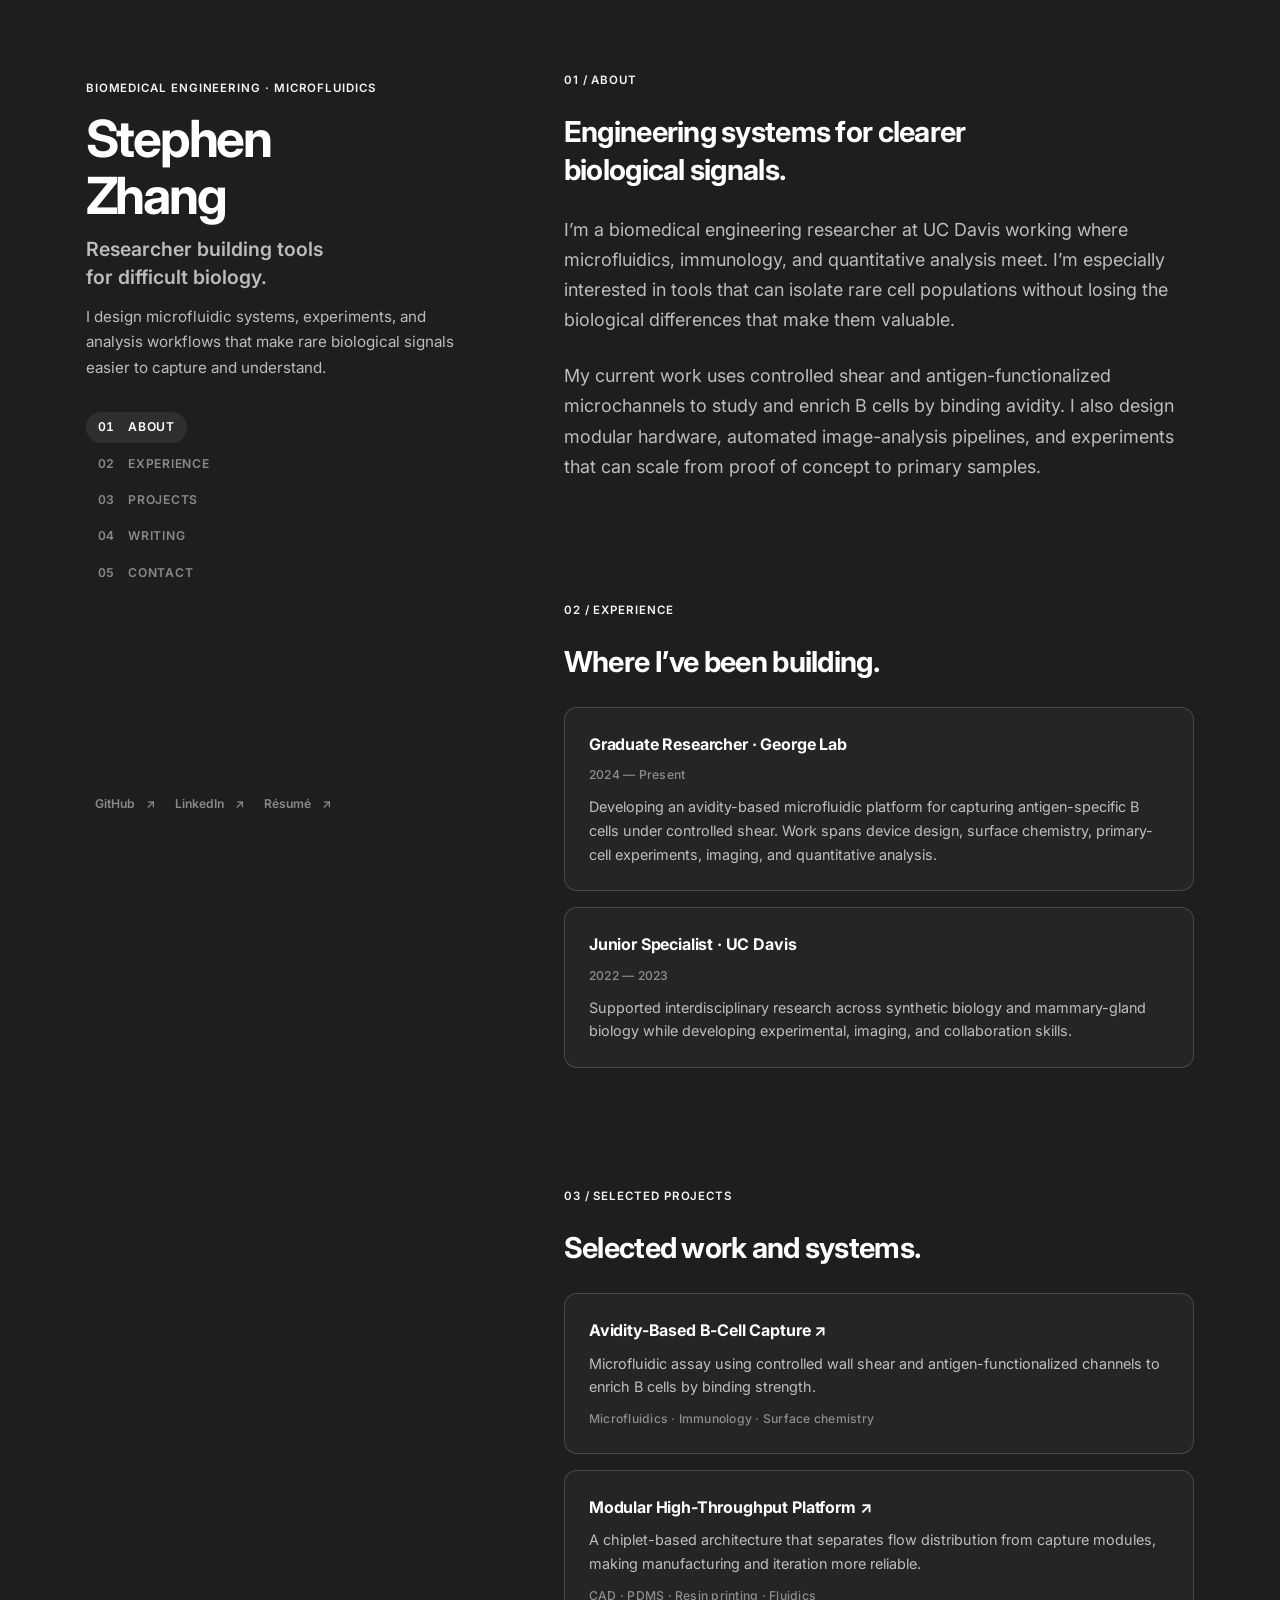
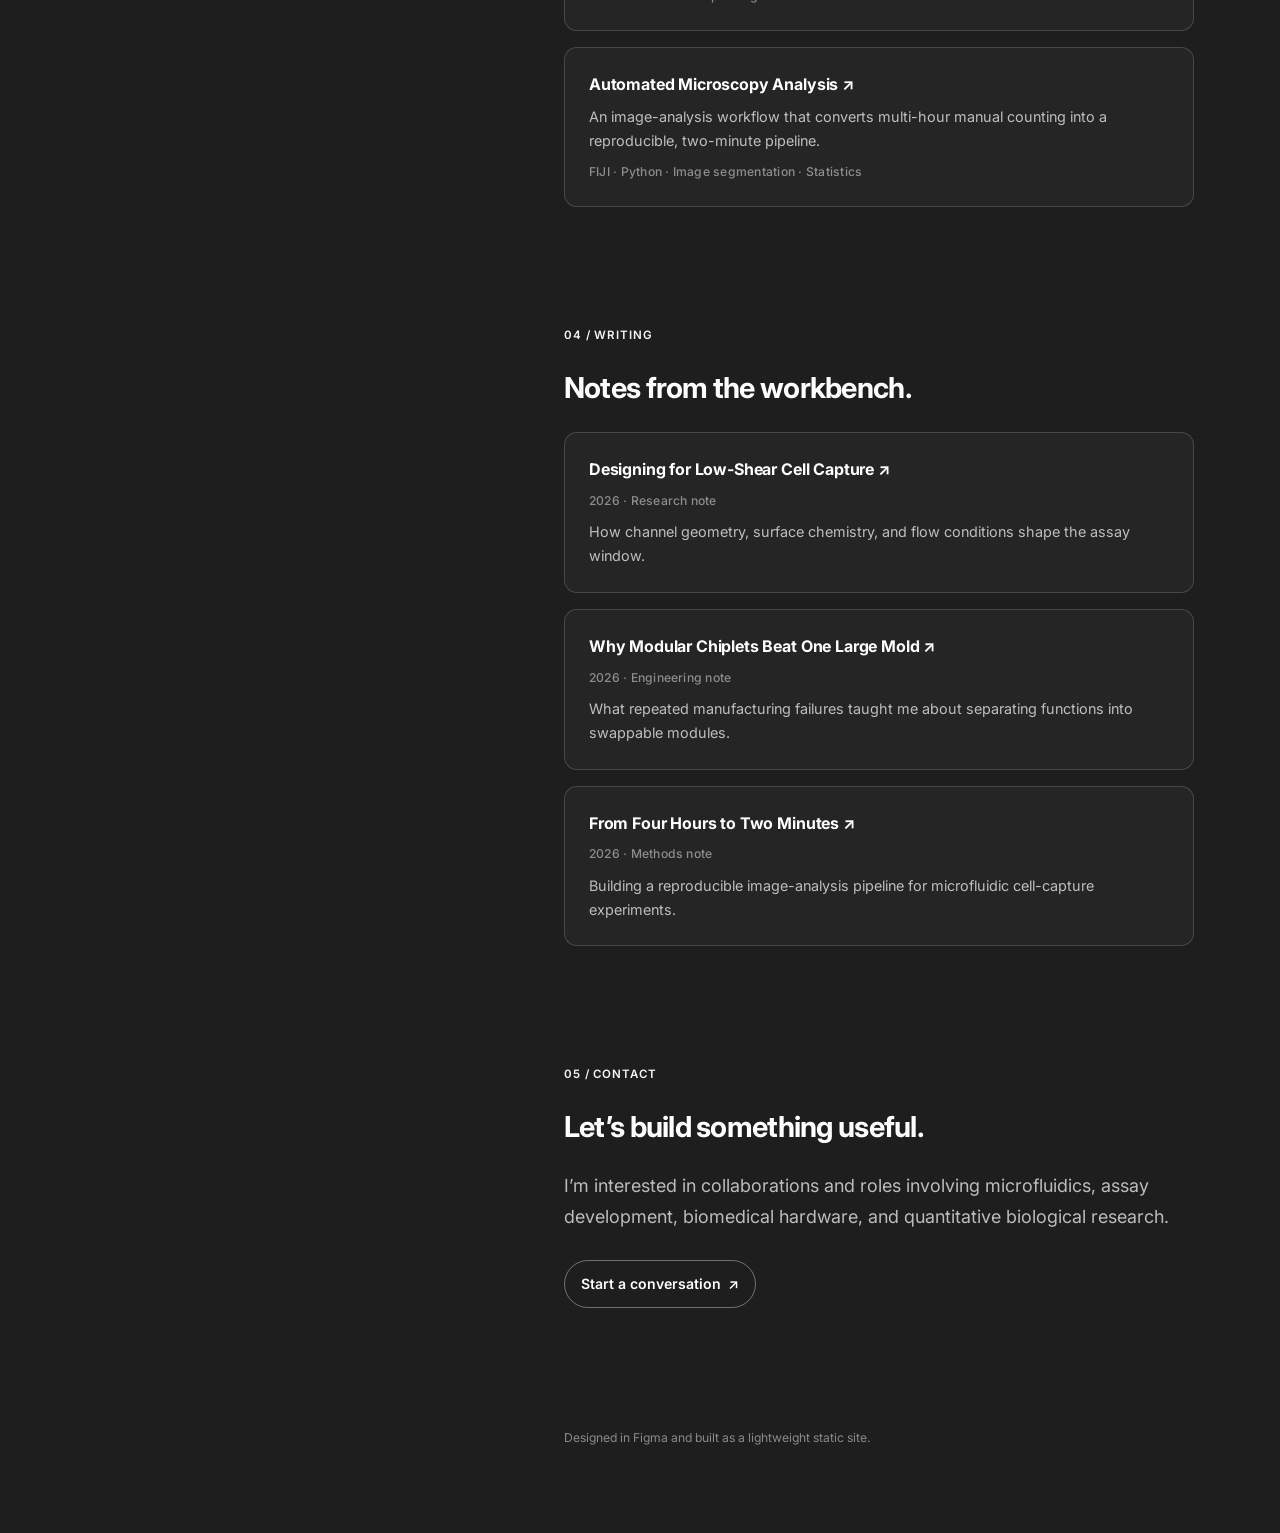
==== index.html @ 6b50f2b9 "Import portfolio site" ====
<!doctype html>
<html lang="en">
<head>
  <meta charset="utf-8">
  <meta name="viewport" content="width=device-width, initial-scale=1">
  <meta name="description" content="Stephen Zhang — biomedical engineering researcher working in microfluidics, immunology, and quantitative analysis.">
  <meta name="theme-color" content="#1e1e1e">
  <title>Stephen Zhang — Biomedical Engineering Researcher</title>
  <link rel="preconnect" href="https://fonts.googleapis.com">
  <link rel="preconnect" href="https://fonts.gstatic.com" crossorigin>
  <link href="https://fonts.googleapis.com/css2?family=Inter:wght@400;500;600&display=swap" rel="stylesheet">
  <link rel="stylesheet" href="styles.css">
  <script src="script.js" defer></script>
</head>
<body>
  <a class="skip-link" href="#about">Skip to content</a>

  <div class="site-shell">
    <header class="intro" aria-label="Introduction">
      <div>
        <p class="eyebrow">Biomedical engineering · Microfluidics</p>
        <h1>Stephen Zhang</h1>
        <p class="role">Researcher building tools for difficult biology.</p>
        <p class="intro-copy">I design microfluidic systems, experiments, and analysis workflows that make rare biological signals easier to capture and understand.</p>
      </div>

      <nav class="section-nav" aria-label="Page sections">
        <a href="#about" data-section="about"><span>01</span> About</a>
        <a href="#experience" data-section="experience"><span>02</span> Experience</a>
        <a href="#projects" data-section="projects"><span>03</span> Projects</a>
        <a href="#writing" data-section="writing"><span>04</span> Writing</a>
        <a href="#contact" data-section="contact"><span>05</span> Contact</a>
      </nav>

      <div class="external-links" aria-label="External links">
        <!-- Replace these placeholder profile URLs before publishing. -->
        <a href="https://github.com/" target="_blank" rel="noreferrer">GitHub <span aria-hidden="true">↗</span></a>
        <a href="https://www.linkedin.com/" target="_blank" rel="noreferrer">LinkedIn <span aria-hidden="true">↗</span></a>
        <a href="resume.html">Résumé <span aria-hidden="true">↗</span></a>
      </div>
    </header>

    <main>
      <section id="about" aria-labelledby="about-title">
        <p class="section-label">01 / About</p>
        <h2 id="about-title">Engineering systems for clearer biological signals.</h2>
        <p>I’m a biomedical engineering researcher at UC Davis working where microfluidics, immunology, and quantitative analysis meet. I’m especially interested in tools that can isolate rare cell populations without losing the biological differences that make them valuable.</p>
        <p>My current work uses controlled shear and antigen-functionalized microchannels to study and enrich B cells by binding avidity. I also design modular hardware, automated image-analysis pipelines, and experiments that can scale from proof of concept to primary samples.</p>
      </section>

      <section id="experience" aria-labelledby="experience-title">
        <p class="section-label">02 / Experience</p>
        <h2 id="experience-title">Where I’ve been building.</h2>
        <div class="card-list">
          <article class="card">
            <h3>Graduate Researcher · George Lab</h3>
            <p class="meta">2024 — Present</p>
            <p>Developing an avidity-based microfluidic platform for capturing antigen-specific B cells under controlled shear. Work spans device design, surface chemistry, primary-cell experiments, imaging, and quantitative analysis.</p>
          </article>
          <article class="card">
            <h3>Junior Specialist · UC Davis</h3>
            <p class="meta">2022 — 2023</p>
            <p>Supported interdisciplinary research across synthetic biology and mammary-gland biology while developing experimental, imaging, and collaboration skills.</p>
          </article>
        </div>
      </section>

      <section id="projects" aria-labelledby="projects-title">
        <p class="section-label">03 / Selected projects</p>
        <h2 id="projects-title">Selected work and systems.</h2>
        <div class="card-list">
          <a class="card linked-card" href="projects/#b-cell-capture">
            <h3>Avidity-Based B-Cell Capture <span aria-hidden="true">↗</span></h3>
            <p>Microfluidic assay using controlled wall shear and antigen-functionalized channels to enrich B cells by binding strength.</p>
            <p class="tags">Microfluidics · Immunology · Surface chemistry</p>
          </a>
          <a class="card linked-card" href="projects/#modular-platform">
            <h3>Modular High-Throughput Platform <span aria-hidden="true">↗</span></h3>
            <p>A chiplet-based architecture that separates flow distribution from capture modules, making manufacturing and iteration more reliable.</p>
            <p class="tags">CAD · PDMS · Resin printing · Fluidics</p>
          </a>
          <a class="card linked-card" href="projects/#image-analysis">
            <h3>Automated Microscopy Analysis <span aria-hidden="true">↗</span></h3>
            <p>An image-analysis workflow that converts multi-hour manual counting into a reproducible, two-minute pipeline.</p>
            <p class="tags">FIJI · Python · Image segmentation · Statistics</p>
          </a>
        </div>
      </section>

      <section id="writing" aria-labelledby="writing-title">
        <p class="section-label">04 / Writing</p>
        <h2 id="writing-title">Notes from the workbench.</h2>
        <div class="card-list">
          <a class="card linked-card" href="blog/#low-shear-capture">
            <h3>Designing for Low-Shear Cell Capture <span aria-hidden="true">↗</span></h3>
            <p class="meta">2026 · Research note</p>
            <p>How channel geometry, surface chemistry, and flow conditions shape the assay window.</p>
          </a>
          <a class="card linked-card" href="blog/#modular-chiplets">
            <h3>Why Modular Chiplets Beat One Large Mold <span aria-hidden="true">↗</span></h3>
            <p class="meta">2026 · Engineering note</p>
            <p>What repeated manufacturing failures taught me about separating functions into swappable modules.</p>
          </a>
          <a class="card linked-card" href="blog/#image-analysis">
            <h3>From Four Hours to Two Minutes <span aria-hidden="true">↗</span></h3>
            <p class="meta">2026 · Methods note</p>
            <p>Building a reproducible image-analysis pipeline for microfluidic cell-capture experiments.</p>
          </a>
        </div>
      </section>

      <section id="contact" aria-labelledby="contact-title">
        <p class="section-label">05 / Contact</p>
        <h2 id="contact-title">Let’s build something useful.</h2>
        <p>I’m interested in collaborations and roles involving microfluidics, assay development, biomedical hardware, and quantitative biological research.</p>
        <!-- Replace the placeholder email address before publishing. -->
        <a class="button" href="mailto:hello@your-domain.com">Start a conversation <span aria-hidden="true">↗</span></a>
      </section>

      <footer>
        <p>Designed in Figma and built as a lightweight static site.</p>
      </footer>
    </main>
  </div>
</body>
</html>
---- styles.css ----
:root {
  color-scheme: dark;
  --bg: #1e1e1e;
  --surface: #252525;
  --surface-hover: #2b2b2b;
  --text: #ffffff;
  --muted: rgba(255, 255, 255, 0.7);
  --quiet: rgba(255, 255, 255, 0.48);
  --border: rgba(255, 255, 255, 0.16);
  --accent: #f5f5f5;
  --page-width: 1440px;
  --ease: 180ms ease;
}

*,
*::before,
*::after {
  box-sizing: border-box;
}

html {
  scroll-behavior: smooth;
  scroll-padding-top: 2rem;
}

body {
  margin: 0;
  background: var(--bg);
  color: var(--text);
  font-family: Inter, ui-sans-serif, system-ui, -apple-system, BlinkMacSystemFont, "Segoe UI", sans-serif;
  font-size: 18px;
  line-height: 1.68;
  -webkit-font-smoothing: antialiased;
}

a {
  color: inherit;
}

.skip-link {
  position: fixed;
  left: 1rem;
  top: 1rem;
  z-index: 10;
  padding: 0.55rem 0.8rem;
  border-radius: 999px;
  background: var(--text);
  color: var(--bg);
  transform: translateY(-160%);
  transition: transform var(--ease);
}

.skip-link:focus {
  transform: translateY(0);
}

.site-shell {
  display: grid;
  grid-template-columns: minmax(320px, 400px) minmax(0, 760px);
  gap: clamp(4rem, 6.1vw, 5.5rem);
  width: min(100%, var(--page-width));
  margin-inline: auto;
  padding: clamp(3.5rem, 5.6vw, 5rem) clamp(2.5rem, 6.7vw, 6rem);
}

.intro {
  position: sticky;
  top: 5rem;
  display: flex;
  flex-direction: column;
  align-self: start;
  min-height: calc(100vh - 10rem);
}

.eyebrow,
.section-label {
  margin: 0;
  color: var(--accent);
  font-size: 0.72rem;
  font-weight: 600;
  line-height: 1.5;
  letter-spacing: 0.08em;
  text-transform: uppercase;
}

h1,
h2,
h3,
p {
  overflow-wrap: break-word;
}

h1 {
  max-width: 9ch;
  margin: 0.8rem 0 0;
  font-size: clamp(3.1rem, 4vw, 3.5rem);
  line-height: 1.11;
  letter-spacing: -0.045em;
}

.role {
  max-width: 19ch;
  margin: 0.8rem 0 0;
  color: var(--muted);
  font-size: 1.22rem;
  font-weight: 600;
  line-height: 1.42;
}

.intro-copy {
  max-width: 38ch;
  margin: 0.8rem 0 0;
  color: var(--muted);
  font-size: 0.95rem;
  line-height: 1.65;
}

.section-nav {
  display: flex;
  flex-direction: column;
  align-items: flex-start;
  gap: 0.3rem;
  margin-top: 2rem;
}

.section-nav a,
.external-links a {
  display: inline-flex;
  align-items: center;
  gap: 0.7rem;
  padding: 0.35rem 0.75rem;
  border-radius: 999px;
  color: var(--quiet);
  font-size: 0.76rem;
  font-weight: 600;
  letter-spacing: 0.06em;
  text-decoration: none;
  text-transform: uppercase;
  transition: background var(--ease), color var(--ease), transform var(--ease);
}

.section-nav a span {
  width: 1.2rem;
  font-variant-numeric: tabular-nums;
}

.section-nav a:hover,
.section-nav a:focus-visible,
.section-nav a.active,
.external-links a:hover,
.external-links a:focus-visible {
  background: rgba(255, 255, 255, 0.08);
  color: var(--text);
}

.external-links {
  display: flex;
  flex-wrap: wrap;
  gap: 0.15rem;
  margin-top: auto;
  padding-top: 2rem;
}

.external-links a {
  padding-inline: 0.55rem;
  letter-spacing: 0;
  text-transform: none;
}

main {
  min-width: 0;
}

section {
  display: flex;
  flex-direction: column;
  align-items: flex-start;
  scroll-margin-top: 3rem;
}

section + section {
  margin-top: 7.5rem;
}

h2 {
  max-width: 22ch;
  margin: 1.5rem 0 0;
  font-size: clamp(1.8rem, 2.25vw, 2rem);
  line-height: 1.32;
  letter-spacing: -0.025em;
}

section > p:not(.section-label) {
  max-width: 64ch;
  margin: 1.6rem 0 0;
  color: var(--muted);
}

.card-list {
  display: grid;
  gap: 1rem;
  width: 100%;
  margin-top: 1.6rem;
}

.card {
  display: block;
  padding: 1.5rem;
  border: 1px solid var(--border);
  border-radius: 0.8rem;
  background: var(--surface);
}

.card h3 {
  margin: 0;
  color: var(--text);
  font-size: 1rem;
  line-height: 1.5;
  letter-spacing: -0.01em;
}

.card p {
  margin: 0.6rem 0 0;
  color: var(--muted);
  font-size: 0.9rem;
  line-height: 1.65;
}

.card .meta,
.card .tags {
  color: var(--quiet);
  font-size: 0.76rem;
  font-weight: 500;
  letter-spacing: 0.02em;
}

.linked-card {
  text-decoration: none;
  transition: border-color var(--ease), background var(--ease), transform var(--ease);
}

.linked-card h3 span {
  display: inline-block;
  transition: transform var(--ease);
}

.linked-card:hover,
.linked-card:focus-visible {
  border-color: rgba(255, 255, 255, 0.34);
  background: var(--surface-hover);
  transform: translateY(-2px);
}

.linked-card:hover h3 span,
.linked-card:focus-visible h3 span {
  transform: translate(2px, -2px);
}

.button {
  display: inline-flex;
  align-items: center;
  gap: 0.45rem;
  margin-top: 1.75rem;
  padding: 0.72rem 1rem;
  border: 1px solid rgba(255, 255, 255, 0.36);
  border-radius: 999px;
  font-size: 0.88rem;
  font-weight: 600;
  text-decoration: none;
  transition: background var(--ease), color var(--ease), transform var(--ease);
}

.button:hover,
.button:focus-visible {
  background: var(--text);
  color: var(--bg);
  transform: translateY(-2px);
}

:focus-visible {
  outline: 2px solid var(--text);
  outline-offset: 4px;
}

footer {
  margin-top: 7.5rem;
  color: var(--quiet);
  font-size: 0.76rem;
}

.subpage {
  width: min(100% - 3rem, 780px);
  margin-inline: auto;
  padding: 4rem 0 6rem;
}

.subpage header {
  margin-bottom: 4.5rem;
}

.back-link {
  color: var(--muted);
  font-size: 0.82rem;
  font-weight: 600;
  text-decoration: none;
}

.back-link:hover,
.back-link:focus-visible {
  color: var(--text);
}

.subpage h1 {
  max-width: 14ch;
  margin-top: 1.5rem;
}

.subpage .lede {
  max-width: 58ch;
  color: var(--muted);
}

.subpage article + article {
  margin-top: 4rem;
}

.subpage article {
  scroll-margin-top: 2rem;
}

.subpage article h2 {
  margin-top: 0.75rem;
}

.subpage article p {
  color: var(--muted);
}

@media (max-width: 900px) {
  html {
    scroll-padding-top: 1.5rem;
  }

  body {
    font-size: 16px;
    line-height: 1.58;
  }

  .site-shell {
    display: block;
    width: min(100%, 680px);
    padding: 2rem 1.5rem 6rem;
  }

  .intro {
    position: static;
    min-height: 0;
  }

  h1 {
    max-width: 8ch;
    margin-top: 0.65rem;
    font-size: clamp(2.85rem, 13vw, 3.4rem);
    line-height: 1.08;
  }

  .role {
    font-size: 1.18rem;
  }

  .intro-copy {
    font-size: 1rem;
    line-height: 1.56;
  }

  .section-nav {
    position: sticky;
    top: 0;
    z-index: 5;
    flex-direction: row;
    flex-wrap: nowrap;
    width: calc(100% + 3rem);
    margin: 2rem -1.5rem 0;
    padding: 0.75rem 1.5rem;
    overflow-x: auto;
    background: rgba(30, 30, 30, 0.94);
    border-block: 1px solid rgba(255, 255, 255, 0.08);
    backdrop-filter: blur(12px);
    scrollbar-width: none;
  }

  .section-nav::-webkit-scrollbar {
    display: none;
  }

  .section-nav a {
    flex: 0 0 auto;
    padding: 0.42rem 0.7rem;
  }

  .section-nav a span {
    display: none;
  }

  .external-links {
    order: 2;
    margin-top: 0.7rem;
    padding: 0;
  }

  main {
    margin-top: 4rem;
  }

  section + section {
    margin-top: 6rem;
  }

  h2 {
    margin-top: 1.4rem;
    font-size: 1.75rem;
    line-height: 1.3;
  }

  section > p:not(.section-label) {
    margin-top: 1.4rem;
  }

  .card-list {
    gap: 0.75rem;
    margin-top: 1.4rem;
  }

  .card {
    padding: 1.25rem;
  }

  footer {
    margin-top: 6rem;
  }
}

@media (prefers-reduced-motion: reduce) {
  html {
    scroll-behavior: auto;
  }

  *,
  *::before,
  *::after {
    scroll-behavior: auto !important;
    transition-duration: 0.01ms !important;
  }
}
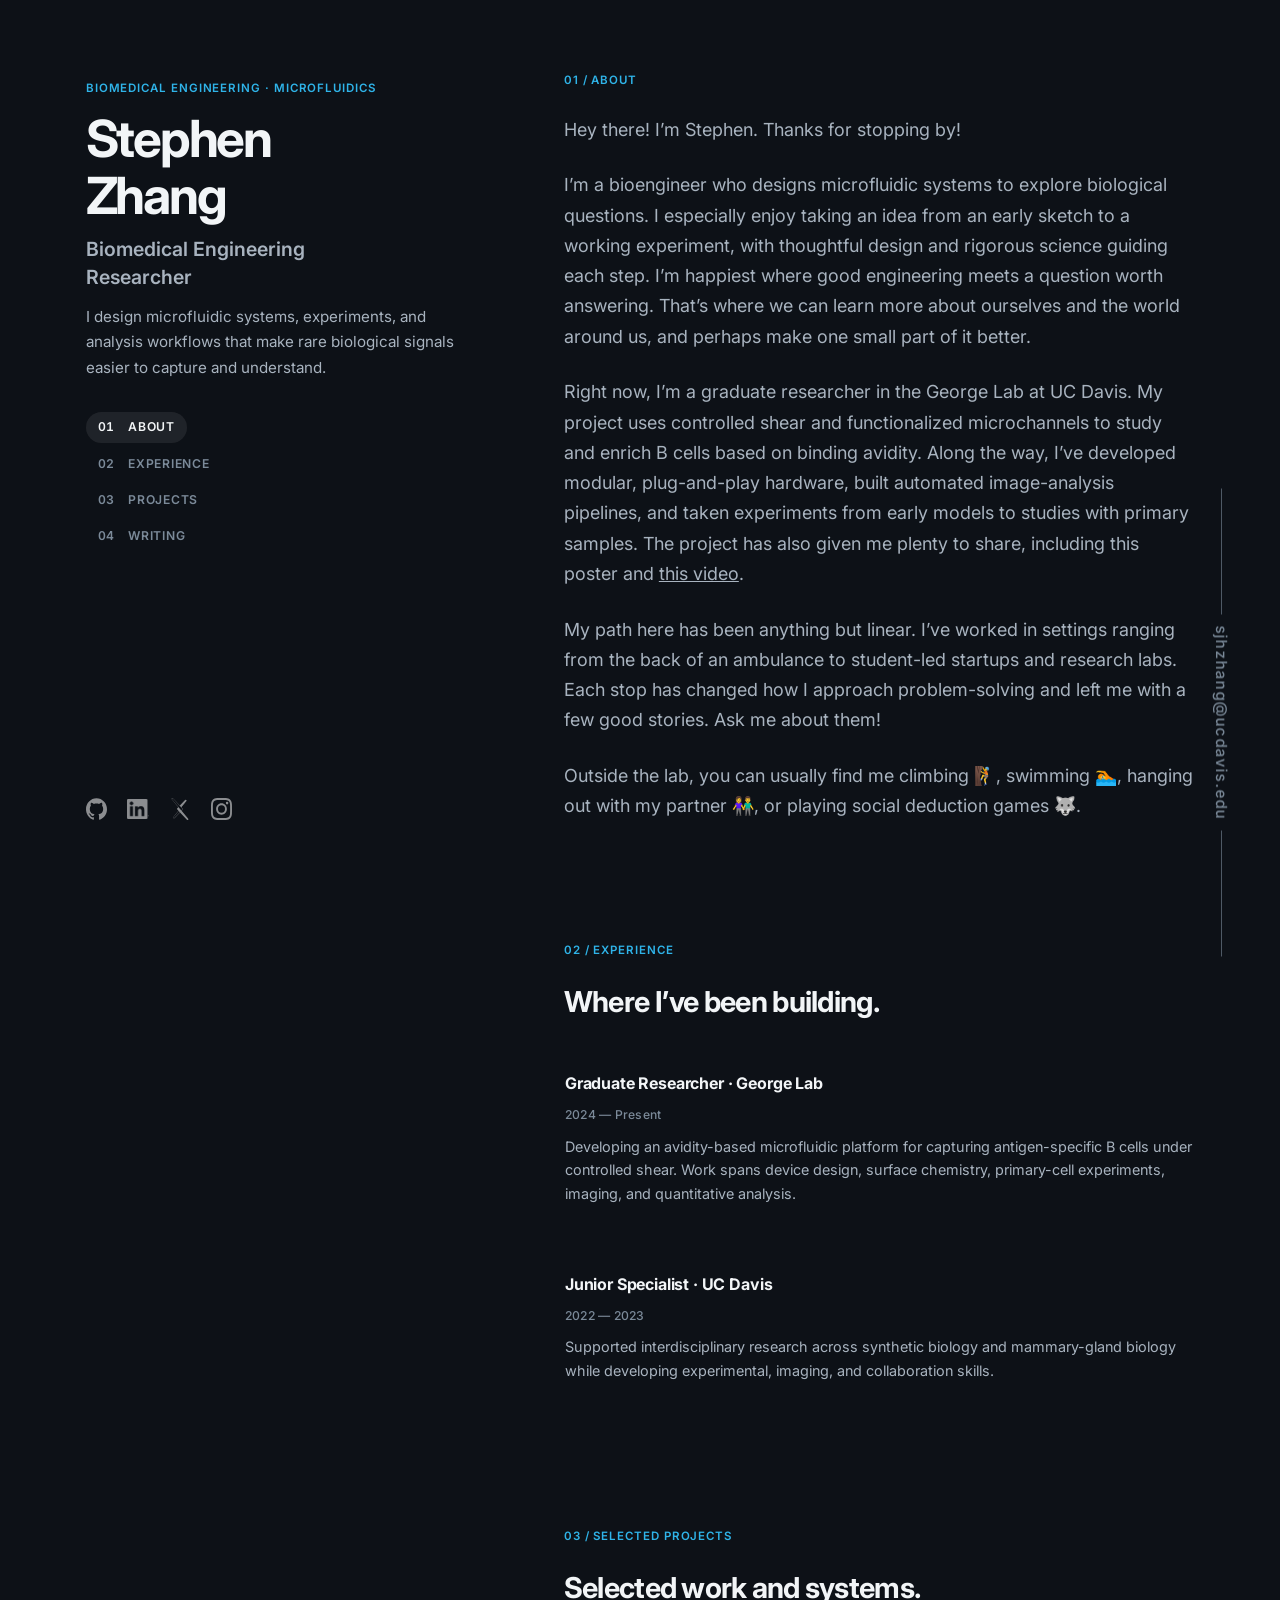
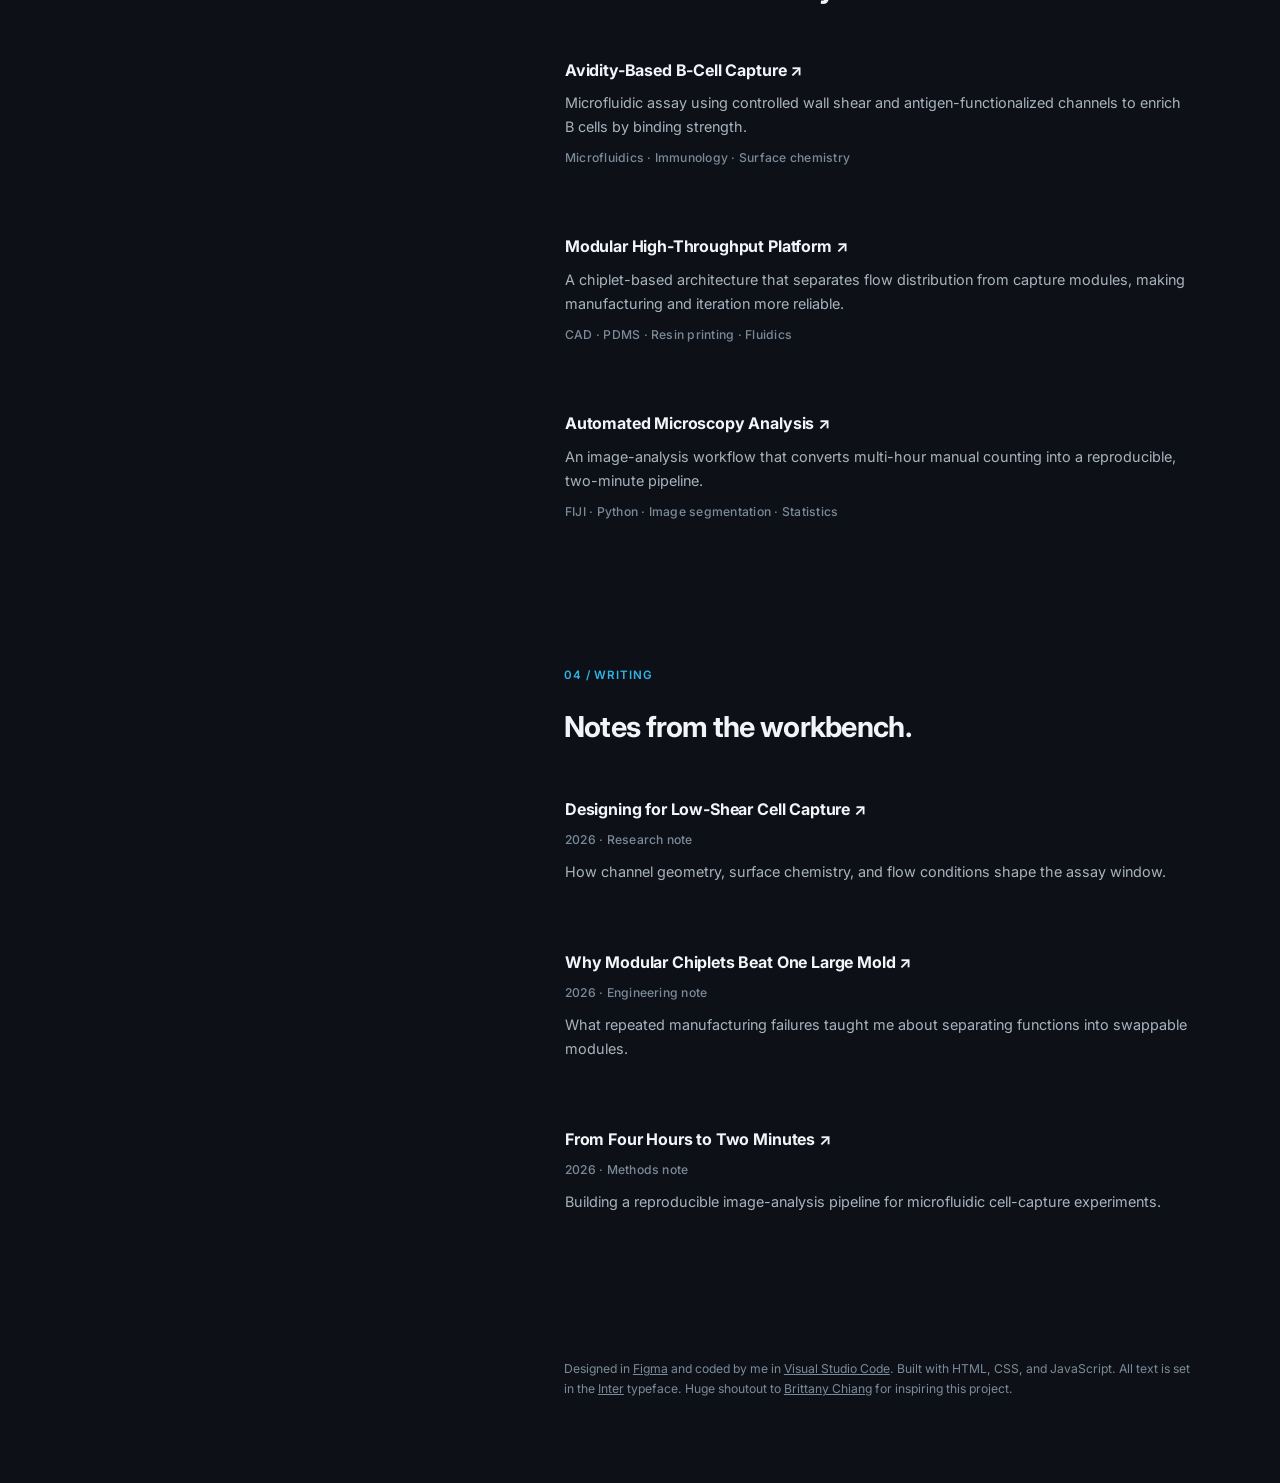
==== commit 03a05c02: "added logos, made style changes, finished about" ====
--- a/index.html
+++ b/index.html
@@ -15,12 +15,18 @@
 <body>
   <a class="skip-link" href="#about">Skip to content</a>
 
+  <a class="reverse-scroll-indicator" href="mailto:sjhzhang@ucdavis.edu" aria-label="Email Stephen at sjhzhang@ucdavis.edu">
+    <span class="reverse-scroll-indicator__rule" aria-hidden="true"></span>
+    <span class="reverse-scroll-indicator__email">sjhzhang@ucdavis.edu</span>
+    <span class="reverse-scroll-indicator__rule" aria-hidden="true"></span>
+  </a>
+
   <div class="site-shell">
     <header class="intro" aria-label="Introduction">
       <div>
         <p class="eyebrow">Biomedical engineering · Microfluidics</p>
         <h1>Stephen Zhang</h1>
-        <p class="role">Researcher building tools for difficult biology.</p>
+        <p class="role">Biomedical Engineering Researcher</p>
         <p class="intro-copy">I design microfluidic systems, experiments, and analysis workflows that make rare biological signals easier to capture and understand.</p>
       </div>
 
@@ -29,23 +35,24 @@
         <a href="#experience" data-section="experience"><span>02</span> Experience</a>
         <a href="#projects" data-section="projects"><span>03</span> Projects</a>
         <a href="#writing" data-section="writing"><span>04</span> Writing</a>
-        <a href="#contact" data-section="contact"><span>05</span> Contact</a>
       </nav>
 
-      <div class="external-links" aria-label="External links">
-        <!-- Replace these placeholder profile URLs before publishing. -->
-        <a href="https://github.com/" target="_blank" rel="noreferrer">GitHub <span aria-hidden="true">↗</span></a>
-        <a href="https://www.linkedin.com/" target="_blank" rel="noreferrer">LinkedIn <span aria-hidden="true">↗</span></a>
-        <a href="resume.html">Résumé <span aria-hidden="true">↗</span></a>
-      </div>
+      <ul class="social-icons" aria-label="Social platforms">
+        <li><img class="social-icon" src="assets/icons/github.svg" alt="GitHub"></li>
+        <li><img class="social-icon" src="assets/icons/linkedin.png" alt="LinkedIn"></li>
+        <li><img class="social-icon" src="assets/icons/arxiv.svg" alt="arXiv"></li>
+        <li><img class="social-icon" src="assets/icons/instagram.svg" alt="Instagram"></li>
+      </ul>
     </header>
 
     <main>
-      <section id="about" aria-labelledby="about-title">
+      <section id="about" aria-label="About">
         <p class="section-label">01 / About</p>
-        <h2 id="about-title">Engineering systems for clearer biological signals.</h2>
-        <p>I’m a biomedical engineering researcher at UC Davis working where microfluidics, immunology, and quantitative analysis meet. I’m especially interested in tools that can isolate rare cell populations without losing the biological differences that make them valuable.</p>
-        <p>My current work uses controlled shear and antigen-functionalized microchannels to study and enrich B cells by binding avidity. I also design modular hardware, automated image-analysis pipelines, and experiments that can scale from proof of concept to primary samples.</p>
+        <p>Hey there! I’m Stephen. Thanks for stopping by!</p>
+        <p>I’m a bioengineer who designs microfluidic systems to explore biological questions. I especially enjoy taking an idea from an early sketch to a working experiment, with thoughtful design and rigorous science guiding each step. I’m happiest where good engineering meets a question worth answering. That’s where we can learn more about ourselves and the world around us, and perhaps make one small part of it better.</p>
+        <p>Right now, I’m a graduate researcher in the George Lab at UC Davis. My project uses controlled shear and functionalized microchannels to study and enrich B cells based on binding avidity. Along the way, I’ve developed modular, plug-and-play hardware, built automated image-analysis pipelines, and taken experiments from early models to studies with primary samples. The project has also given me plenty to share, including this poster and <a href="https://youtu.be/4XFoUoicQhY" target="_blank" rel="noopener noreferrer">this video</a>.</p>
+        <p>My path here has been anything but linear. I’ve worked in settings ranging from the back of an ambulance to student-led startups and research labs. Each stop has changed how I approach problem-solving and left me with a few good stories. Ask me about them!</p>
+        <p>Outside the lab, you can usually find me climbing 🧗, swimming 🏊, hanging out with my partner 👫, or playing social deduction games 🐺.</p>
       </section>
 
       <section id="experience" aria-labelledby="experience-title">
@@ -109,16 +116,8 @@
         </div>
       </section>
 
-      <section id="contact" aria-labelledby="contact-title">
-        <p class="section-label">05 / Contact</p>
-        <h2 id="contact-title">Let’s build something useful.</h2>
-        <p>I’m interested in collaborations and roles involving microfluidics, assay development, biomedical hardware, and quantitative biological research.</p>
-        <!-- Replace the placeholder email address before publishing. -->
-        <a class="button" href="mailto:hello@your-domain.com">Start a conversation <span aria-hidden="true">↗</span></a>
-      </section>
-
       <footer>
-        <p>Designed in Figma and built as a lightweight static site.</p>
+        <p>Designed in <a href="https://www.figma.com/" target="_blank" rel="noopener noreferrer">Figma</a> and coded by me in <a href="https://code.visualstudio.com/" target="_blank" rel="noopener noreferrer">Visual Studio Code</a>. Built with HTML, CSS, and JavaScript. All text is set in the <a href="https://rsms.me/inter/" target="_blank" rel="noopener noreferrer">Inter</a> typeface. Huge shoutout to <a href="https://brittanychiang.com/" target="_blank" rel="noopener noreferrer">Brittany Chiang</a> for inspiring this project.</p>
       </footer>
     </main>
   </div>
--- a/styles.css
+++ b/styles.css
@@ -1,13 +1,19 @@
 :root {
   color-scheme: dark;
-  --bg: #1e1e1e;
-  --surface: #252525;
-  --surface-hover: #2b2b2b;
-  --text: #ffffff;
-  --muted: rgba(255, 255, 255, 0.7);
-  --quiet: rgba(255, 255, 255, 0.48);
-  --border: rgba(255, 255, 255, 0.16);
-  --accent: #f5f5f5;
+
+  --bg: #0d1117;
+  --surface: #131a22;
+  --surface-hover: #202b36;
+
+  --text: #f2f5f7;
+  --muted: #a8b3bf;
+  --quiet: #7b8a99;
+
+  --border: #2a3744;
+  --accent: #2fb4e9;
+  --accent-secondary: #7fbf8f;
+
+  --font-sans: "Inter", ui-sans-serif, system-ui, -apple-system, BlinkMacSystemFont, "Segoe UI", sans-serif;
   --page-width: 1440px;
   --ease: 180ms ease;
 }
@@ -27,10 +33,17 @@
   margin: 0;
   background: var(--bg);
   color: var(--text);
-  font-family: Inter, ui-sans-serif, system-ui, -apple-system, BlinkMacSystemFont, "Segoe UI", sans-serif;
+  font-family: var(--font-sans);
   font-size: 18px;
   line-height: 1.68;
   -webkit-font-smoothing: antialiased;
+}
+
+button,
+input,
+select,
+textarea {
+  font: inherit;
 }
 
 a {
@@ -54,6 +67,51 @@
   transform: translateY(0);
 }
 
+.reverse-scroll-indicator {
+  position: fixed;
+  right: var(--indicator-right, clamp(1.25rem, 2.5vw, 2.5rem));
+  bottom: 1.25rem;
+  z-index: 6;
+  display: flex;
+  flex-direction: column;
+  align-items: center;
+  gap: 0.7rem;
+  height: min(30rem, 62vh);
+  padding-block: 0.4rem;
+  color: var(--quiet);
+  font-size: 0.96rem;
+  font-weight: 500;
+  line-height: 1;
+  letter-spacing: 0.08em;
+  text-decoration: none;
+  transition: color var(--ease);
+}
+
+.reverse-scroll-indicator.is-scroll-driven {
+  top: 0;
+  bottom: auto;
+  transform: translate3d(0, var(--indicator-y, 0), 0);
+  will-change: transform;
+}
+
+.reverse-scroll-indicator__rule {
+  width: 1px;
+  min-height: 1.5rem;
+  flex: 1;
+  background: currentColor;
+  opacity: 0.6;
+}
+
+.reverse-scroll-indicator__email {
+  writing-mode: vertical-rl;
+  text-orientation: mixed;
+}
+
+.reverse-scroll-indicator:hover,
+.reverse-scroll-indicator:focus-visible {
+  color: var(--accent);
+}
+
 .site-shell {
   display: grid;
   grid-template-columns: minmax(320px, 400px) minmax(0, 760px);
@@ -123,8 +181,7 @@
   margin-top: 2rem;
 }
 
-.section-nav a,
-.external-links a {
+.section-nav a {
   display: inline-flex;
   align-items: center;
   gap: 0.7rem;
@@ -146,25 +203,40 @@
 
 .section-nav a:hover,
 .section-nav a:focus-visible,
-.section-nav a.active,
-.external-links a:hover,
-.external-links a:focus-visible {
+.section-nav a.active {
   background: rgba(255, 255, 255, 0.08);
   color: var(--text);
 }
 
-.external-links {
+.social-icons {
   display: flex;
+  align-items: center;
   flex-wrap: wrap;
-  gap: 0.15rem;
+  gap: 1.25rem;
   margin-top: auto;
+  margin-bottom: 0;
   padding-top: 2rem;
-}
-
-.external-links a {
-  padding-inline: 0.55rem;
-  letter-spacing: 0;
-  text-transform: none;
+  padding-left: 0;
+  list-style: none;
+}
+
+.social-icons li {
+  line-height: 0;
+}
+
+.social-icon {
+  display: block;
+  width: 1.35rem;
+  height: 1.35rem;
+  object-fit: contain;
+  filter: brightness(0) saturate(100%) invert(100%);
+  opacity: 0.52;
+  transition: filter var(--ease), opacity var(--ease);
+}
+
+.social-icon:hover {
+  filter: brightness(0) saturate(100%) invert(65%) sepia(88%) saturate(1504%) hue-rotate(162deg) brightness(95%) contrast(91%);
+  opacity: 1;
 }
 
 main {
@@ -205,9 +277,18 @@
 
 .card {
   display: block;
+  width: calc(100% + 3rem);
+  margin-inline: -1.5rem;
   padding: 1.5rem;
-  border: 1px solid var(--border);
+  border: 1px solid transparent;
   border-radius: 0.8rem;
+  background: transparent;
+  transition: border-color var(--ease), background var(--ease);
+}
+
+.card:hover,
+.linked-card:focus-visible {
+  border-color: var(--border);
   background: var(--surface);
 }
 
@@ -217,6 +298,12 @@
   font-size: 1rem;
   line-height: 1.5;
   letter-spacing: -0.01em;
+  transition: color var(--ease);
+}
+
+.card:hover h3,
+.linked-card:focus-visible h3 {
+  color: var(--accent);
 }
 
 .card p {
@@ -236,19 +323,11 @@
 
 .linked-card {
   text-decoration: none;
-  transition: border-color var(--ease), background var(--ease), transform var(--ease);
 }
 
 .linked-card h3 span {
   display: inline-block;
   transition: transform var(--ease);
-}
-
-.linked-card:hover,
-.linked-card:focus-visible {
-  border-color: rgba(255, 255, 255, 0.34);
-  background: var(--surface-hover);
-  transform: translateY(-2px);
 }
 
 .linked-card:hover h3 span,
@@ -352,6 +431,13 @@
     padding: 2rem 1.5rem 6rem;
   }
 
+  .reverse-scroll-indicator {
+    right: 0.35rem;
+    height: min(22rem, 52vh);
+    gap: 0.5rem;
+    font-size: 0.78rem;
+  }
+
   .intro {
     position: static;
     min-height: 0;
@@ -374,35 +460,10 @@
   }
 
   .section-nav {
-    position: sticky;
-    top: 0;
-    z-index: 5;
-    flex-direction: row;
-    flex-wrap: nowrap;
-    width: calc(100% + 3rem);
-    margin: 2rem -1.5rem 0;
-    padding: 0.75rem 1.5rem;
-    overflow-x: auto;
-    background: rgba(30, 30, 30, 0.94);
-    border-block: 1px solid rgba(255, 255, 255, 0.08);
-    backdrop-filter: blur(12px);
-    scrollbar-width: none;
-  }
-
-  .section-nav::-webkit-scrollbar {
     display: none;
   }
 
-  .section-nav a {
-    flex: 0 0 auto;
-    padding: 0.42rem 0.7rem;
-  }
-
-  .section-nav a span {
-    display: none;
-  }
-
-  .external-links {
+  .social-icons {
     order: 2;
     margin-top: 0.7rem;
     padding: 0;
@@ -432,7 +493,14 @@
   }
 
   .card {
+    width: calc(100% + 2.5rem);
+    margin-inline: -1.25rem;
     padding: 1.25rem;
+  }
+
+  #experience .card h3,
+  #projects .card h3 {
+    color: var(--accent-secondary);
   }
 
   footer {
@@ -451,4 +519,8 @@
     scroll-behavior: auto !important;
     transition-duration: 0.01ms !important;
   }
-}
+
+  .reverse-scroll-indicator.is-scroll-driven {
+    will-change: auto;
+  }
+}
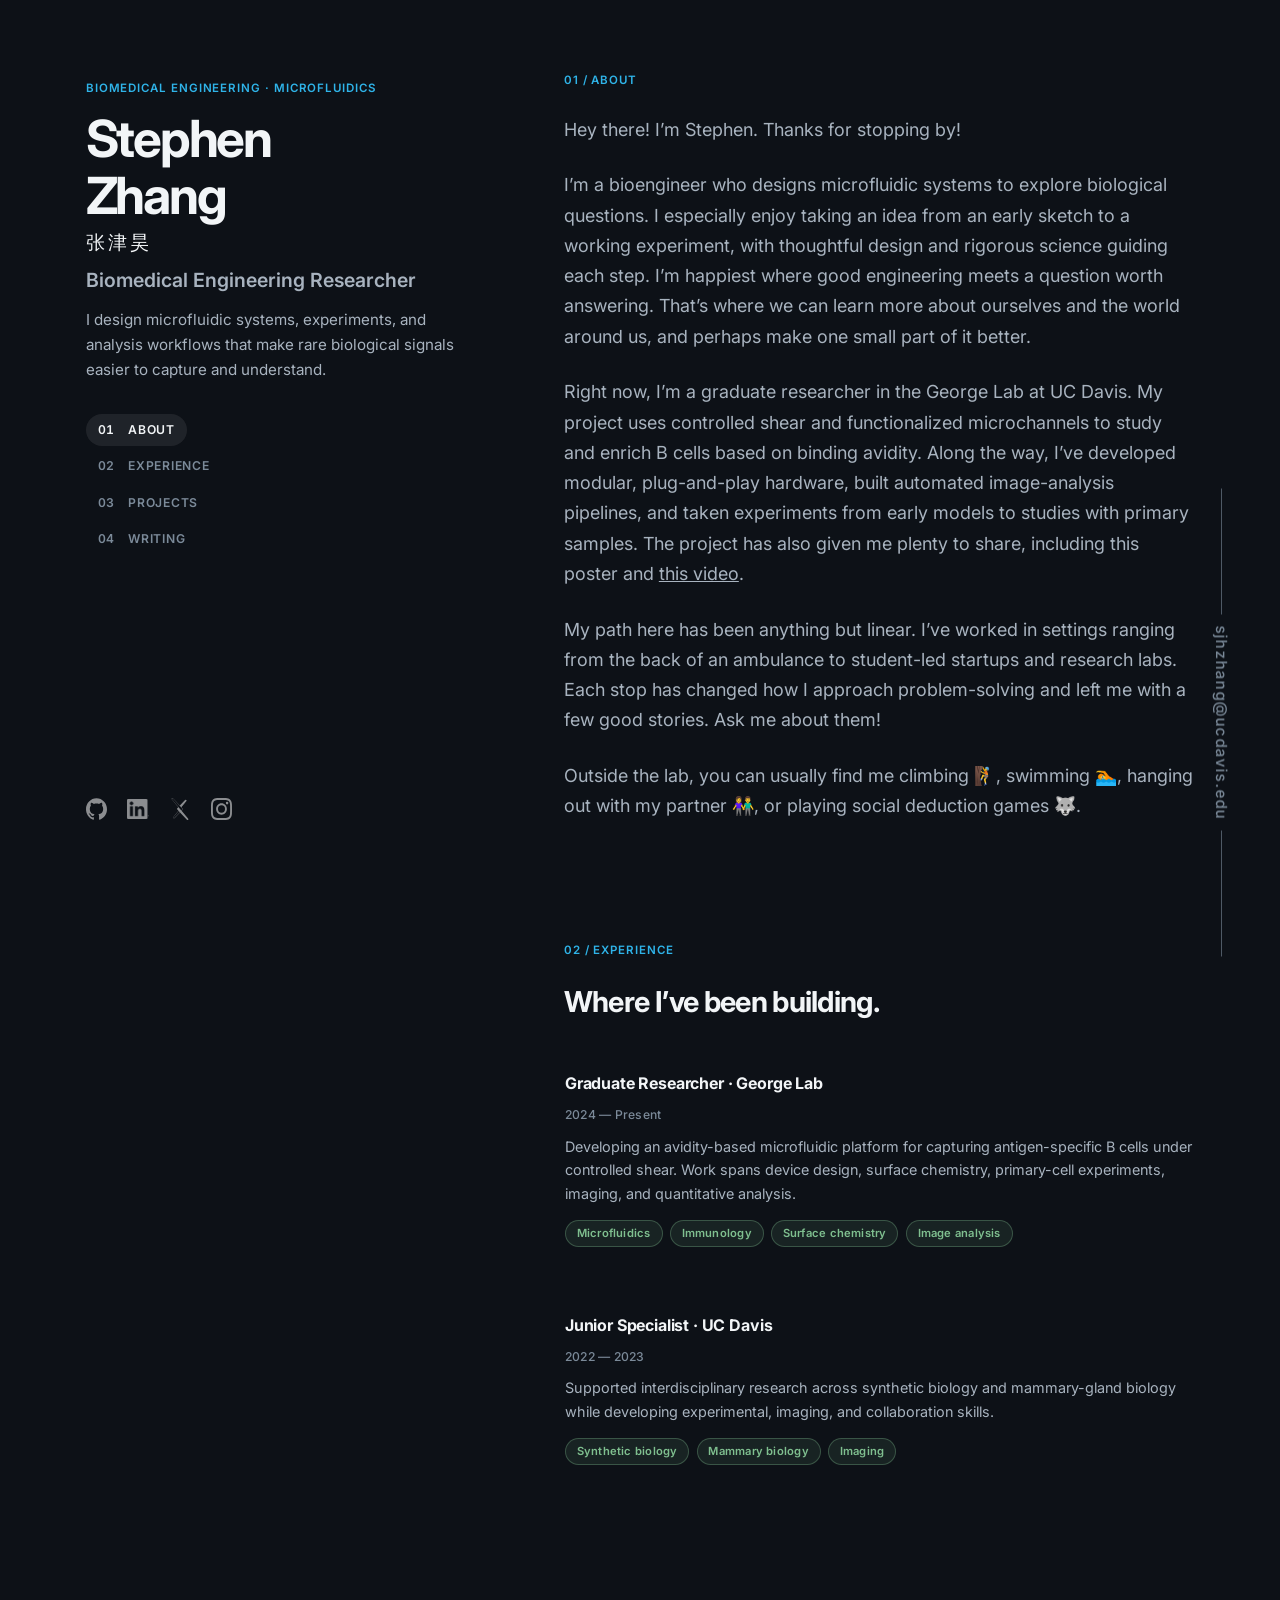
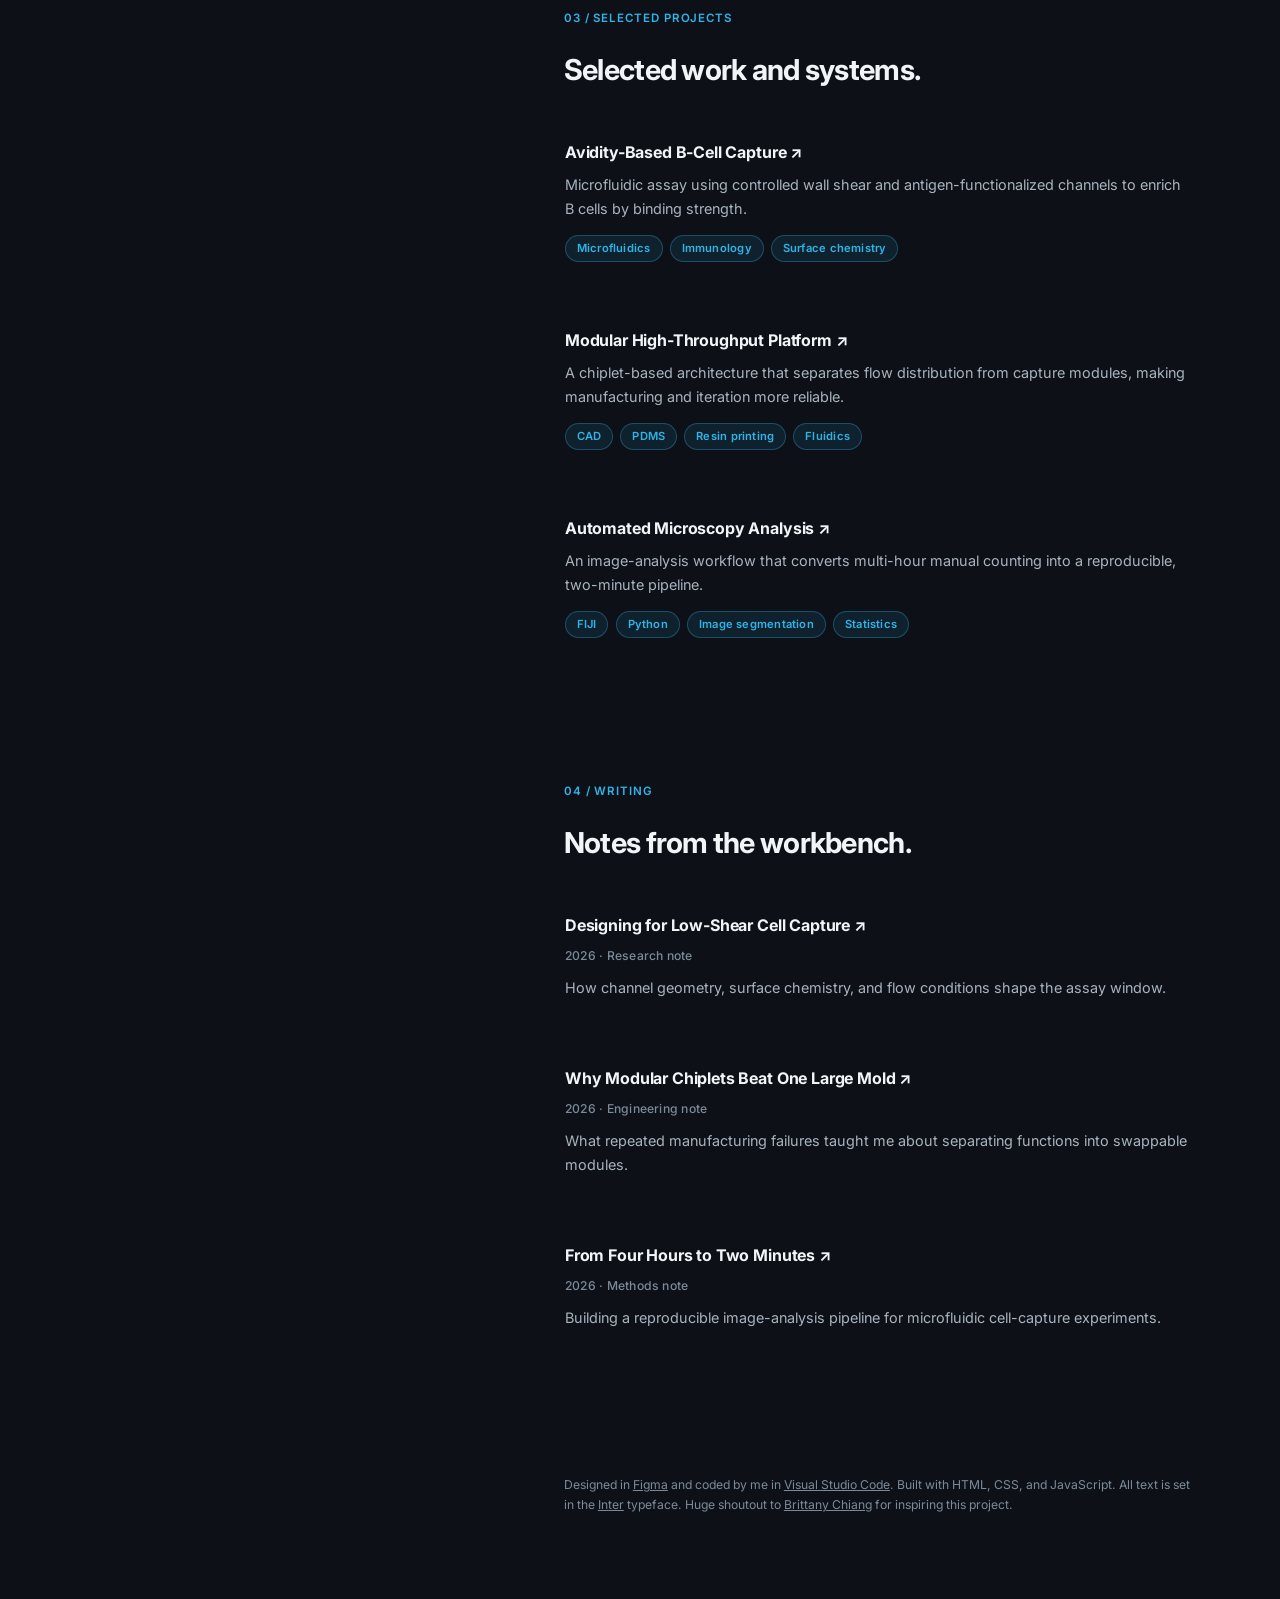
==== commit 1f28e282: "added bubbles scroll bar, modified naming and strucutre" ====
--- a/index.html
+++ b/index.html
@@ -25,7 +25,7 @@
     <header class="intro" aria-label="Introduction">
       <div>
         <p class="eyebrow">Biomedical engineering · Microfluidics</p>
-        <h1>Stephen Zhang</h1>
+        <h1><span>Stephen</span><span>Zhang</span><small class="name-chinese" lang="zh-Hans">张津昊</small></h1>
         <p class="role">Biomedical Engineering Researcher</p>
         <p class="intro-copy">I design microfluidic systems, experiments, and analysis workflows that make rare biological signals easier to capture and understand.</p>
       </div>
@@ -63,11 +63,22 @@
             <h3>Graduate Researcher · George Lab</h3>
             <p class="meta">2024 — Present</p>
             <p>Developing an avidity-based microfluidic platform for capturing antigen-specific B cells under controlled shear. Work spans device design, surface chemistry, primary-cell experiments, imaging, and quantitative analysis.</p>
+            <ul class="tags" aria-label="Skills and technologies">
+              <li>Microfluidics</li>
+              <li>Immunology</li>
+              <li>Surface chemistry</li>
+              <li>Image analysis</li>
+            </ul>
           </article>
           <article class="card">
             <h3>Junior Specialist · UC Davis</h3>
             <p class="meta">2022 — 2023</p>
             <p>Supported interdisciplinary research across synthetic biology and mammary-gland biology while developing experimental, imaging, and collaboration skills.</p>
+            <ul class="tags" aria-label="Skills and technologies">
+              <li>Synthetic biology</li>
+              <li>Mammary biology</li>
+              <li>Imaging</li>
+            </ul>
           </article>
         </div>
       </section>
@@ -79,17 +90,31 @@
           <a class="card linked-card" href="projects/#b-cell-capture">
             <h3>Avidity-Based B-Cell Capture <span aria-hidden="true">↗</span></h3>
             <p>Microfluidic assay using controlled wall shear and antigen-functionalized channels to enrich B cells by binding strength.</p>
-            <p class="tags">Microfluidics · Immunology · Surface chemistry</p>
+            <ul class="tags" aria-label="Skills and technologies">
+              <li>Microfluidics</li>
+              <li>Immunology</li>
+              <li>Surface chemistry</li>
+            </ul>
           </a>
           <a class="card linked-card" href="projects/#modular-platform">
             <h3>Modular High-Throughput Platform <span aria-hidden="true">↗</span></h3>
             <p>A chiplet-based architecture that separates flow distribution from capture modules, making manufacturing and iteration more reliable.</p>
-            <p class="tags">CAD · PDMS · Resin printing · Fluidics</p>
+            <ul class="tags" aria-label="Skills and technologies">
+              <li>CAD</li>
+              <li>PDMS</li>
+              <li>Resin printing</li>
+              <li>Fluidics</li>
+            </ul>
           </a>
           <a class="card linked-card" href="projects/#image-analysis">
             <h3>Automated Microscopy Analysis <span aria-hidden="true">↗</span></h3>
             <p>An image-analysis workflow that converts multi-hour manual counting into a reproducible, two-minute pipeline.</p>
-            <p class="tags">FIJI · Python · Image segmentation · Statistics</p>
+            <ul class="tags" aria-label="Skills and technologies">
+              <li>FIJI</li>
+              <li>Python</li>
+              <li>Image segmentation</li>
+              <li>Statistics</li>
+            </ul>
           </a>
         </div>
       </section>
--- a/styles.css
+++ b/styles.css
@@ -149,20 +149,36 @@
 }
 
 h1 {
-  max-width: 9ch;
+  max-width: none;
   margin: 0.8rem 0 0;
   font-size: clamp(3.1rem, 4vw, 3.5rem);
   line-height: 1.11;
   letter-spacing: -0.045em;
+  white-space: nowrap;
+}
+
+h1 > span {
+  display: block;
+}
+
+.name-chinese {
+  display: block;
+  margin-top: 0.45rem;
+  color: var(--text);
+  font-size: 0.38em;
+  font-weight: 500;
+  line-height: 1.2;
+  letter-spacing: 0.16em;
 }
 
 .role {
-  max-width: 19ch;
+  max-width: none;
   margin: 0.8rem 0 0;
   color: var(--muted);
   font-size: 1.22rem;
   font-weight: 600;
   line-height: 1.42;
+  white-space: nowrap;
 }
 
 .intro-copy {
@@ -313,12 +329,54 @@
   line-height: 1.65;
 }
 
-.card .meta,
-.card .tags {
+.card .meta {
   color: var(--quiet);
   font-size: 0.76rem;
   font-weight: 500;
   letter-spacing: 0.02em;
+}
+
+.card .tags {
+  display: flex;
+  flex-wrap: wrap;
+  gap: 0.45rem;
+  margin: 0.9rem 0 0;
+  padding: 0;
+  list-style: none;
+}
+
+.card .tags li {
+  padding: 0.28rem 0.68rem;
+  border: 1px solid;
+  border-radius: 999px;
+  font-size: 0.7rem;
+  font-weight: 600;
+  line-height: 1.4;
+  letter-spacing: 0.02em;
+  transition: background var(--ease), border-color var(--ease);
+}
+
+#experience .tags li {
+  border-color: rgba(127, 191, 143, 0.32);
+  background: rgba(127, 191, 143, 0.1);
+  color: var(--accent-secondary);
+}
+
+#projects .tags li {
+  border-color: rgba(47, 180, 233, 0.32);
+  background: rgba(47, 180, 233, 0.1);
+  color: var(--accent);
+}
+
+#experience .card:hover .tags li {
+  border-color: rgba(127, 191, 143, 0.55);
+  background: rgba(127, 191, 143, 0.15);
+}
+
+#projects .card:hover .tags li,
+#projects .linked-card:focus-visible .tags li {
+  border-color: rgba(47, 180, 233, 0.55);
+  background: rgba(47, 180, 233, 0.15);
 }
 
 .linked-card {
@@ -444,14 +502,16 @@
   }
 
   h1 {
-    max-width: 8ch;
+    max-width: none;
     margin-top: 0.65rem;
     font-size: clamp(2.85rem, 13vw, 3.4rem);
     line-height: 1.08;
+    white-space: normal;
   }
 
   .role {
     font-size: 1.18rem;
+    white-space: normal;
   }
 
   .intro-copy {
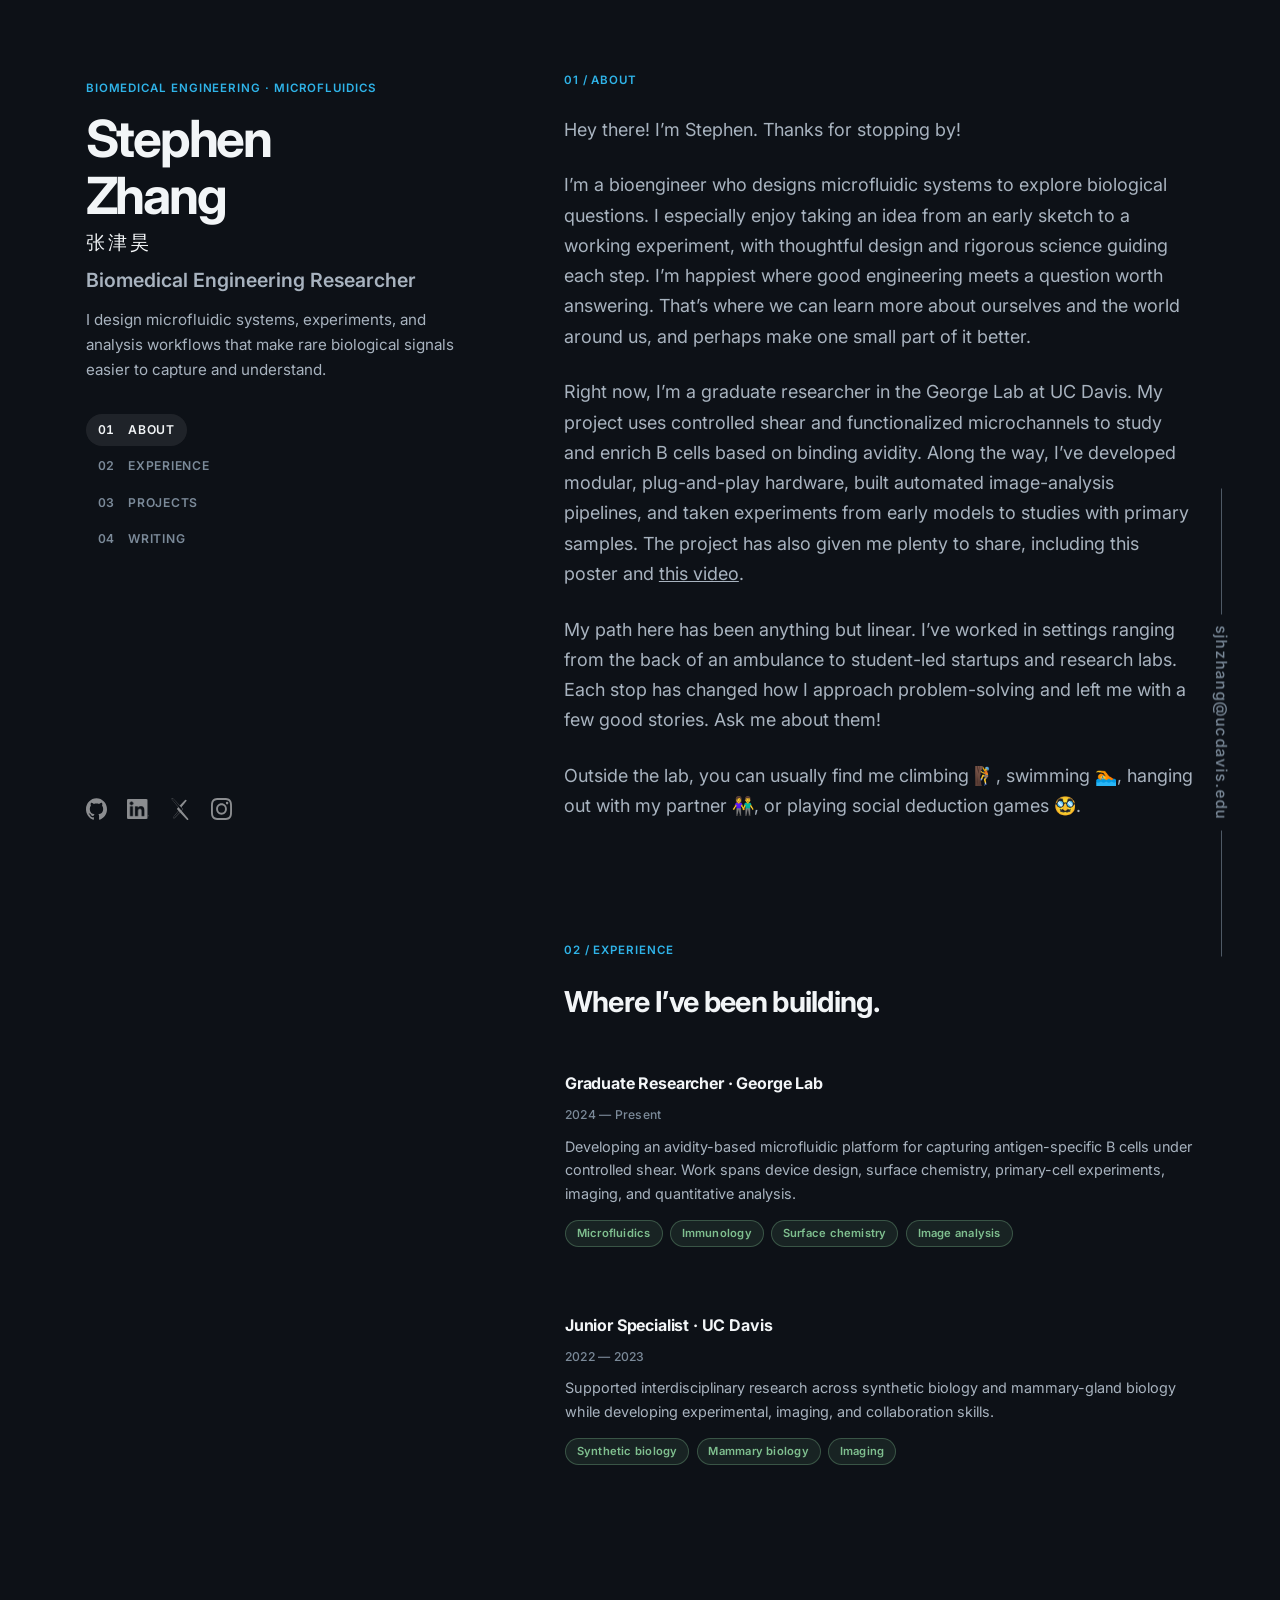
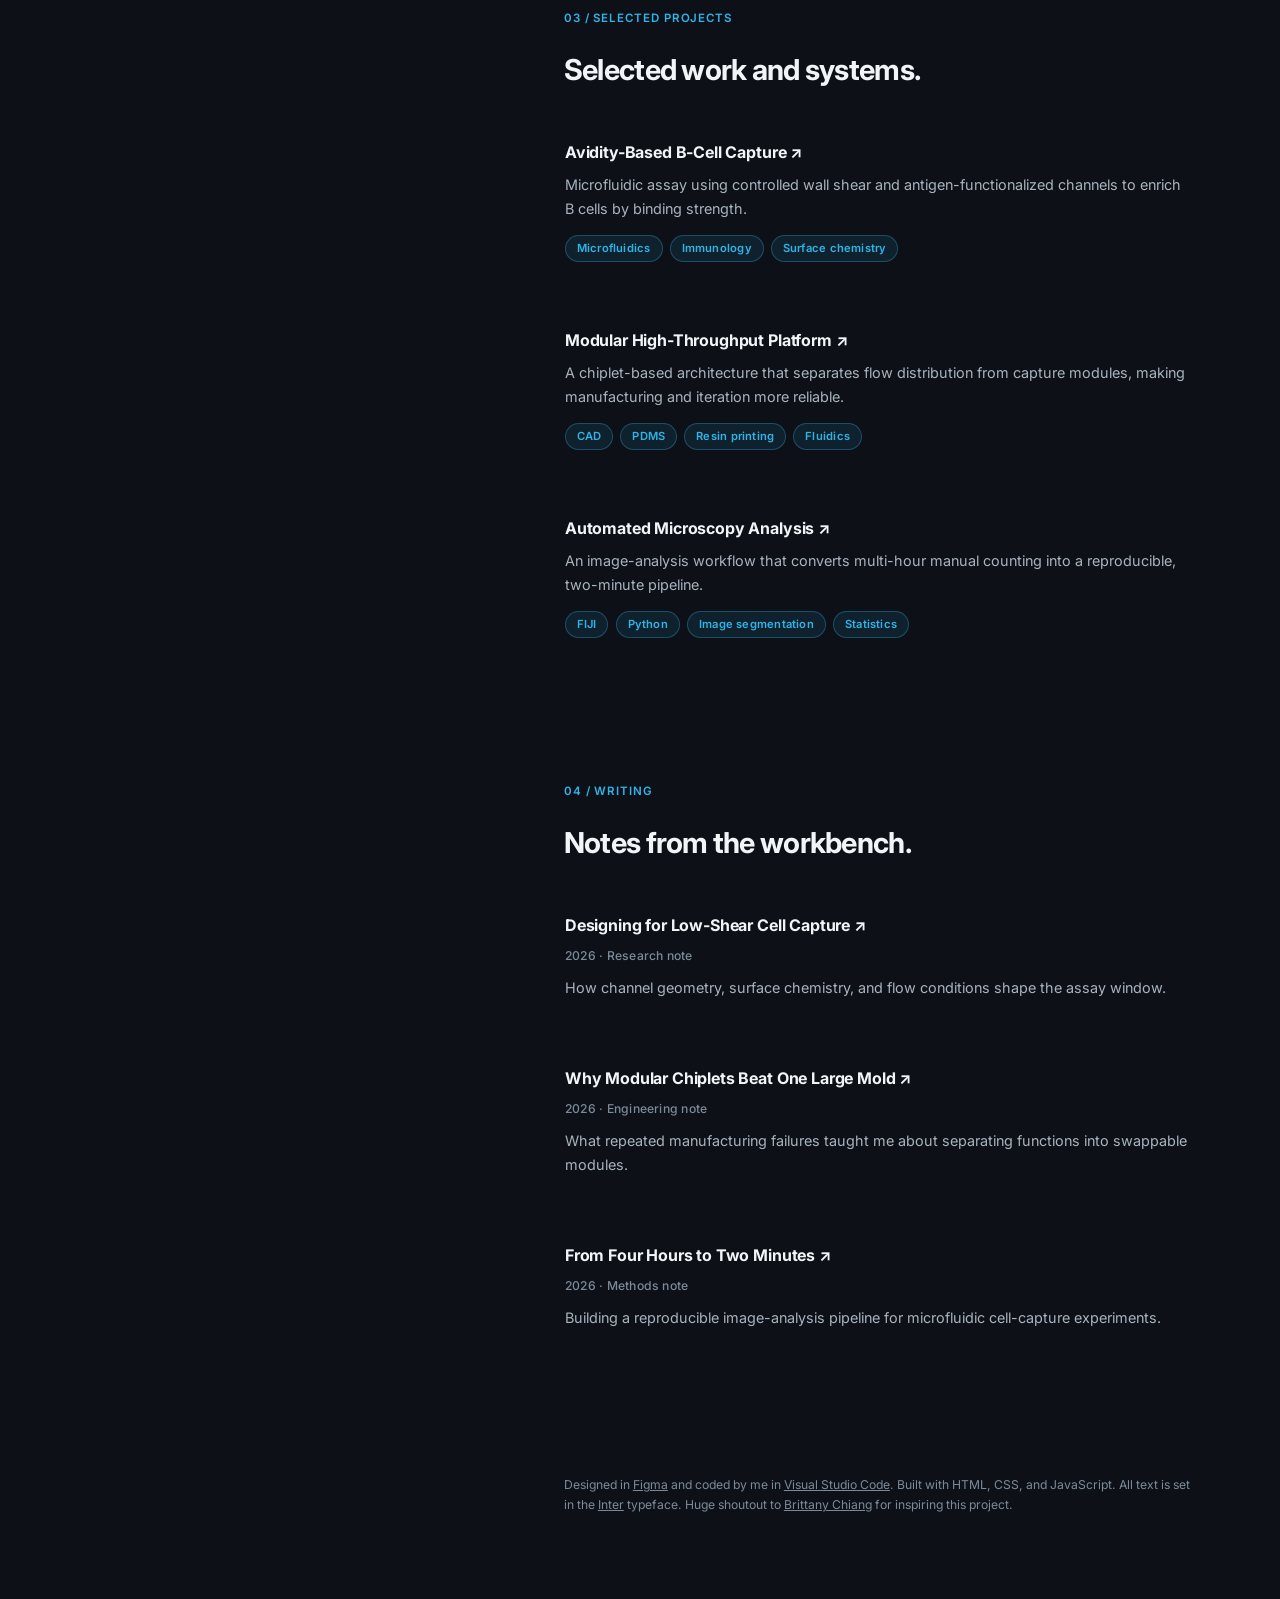
==== commit fa810044: "changed emoji to 🥸" ====
--- a/index.html
+++ b/index.html
@@ -9,8 +9,8 @@
   <link rel="preconnect" href="https://fonts.googleapis.com">
   <link rel="preconnect" href="https://fonts.gstatic.com" crossorigin>
   <link href="https://fonts.googleapis.com/css2?family=Inter:wght@400;500;600&display=swap" rel="stylesheet">
-  <link rel="stylesheet" href="styles.css">
-  <script src="script.js" defer></script>
+  <link rel="stylesheet" href="styles.css?v=20260902-1">
+  <script src="script.js?v=20260902-1" defer></script>
 </head>
 <body>
   <a class="skip-link" href="#about">Skip to content</a>
@@ -52,7 +52,7 @@
         <p>I’m a bioengineer who designs microfluidic systems to explore biological questions. I especially enjoy taking an idea from an early sketch to a working experiment, with thoughtful design and rigorous science guiding each step. I’m happiest where good engineering meets a question worth answering. That’s where we can learn more about ourselves and the world around us, and perhaps make one small part of it better.</p>
         <p>Right now, I’m a graduate researcher in the George Lab at UC Davis. My project uses controlled shear and functionalized microchannels to study and enrich B cells based on binding avidity. Along the way, I’ve developed modular, plug-and-play hardware, built automated image-analysis pipelines, and taken experiments from early models to studies with primary samples. The project has also given me plenty to share, including this poster and <a href="https://youtu.be/4XFoUoicQhY" target="_blank" rel="noopener noreferrer">this video</a>.</p>
         <p>My path here has been anything but linear. I’ve worked in settings ranging from the back of an ambulance to student-led startups and research labs. Each stop has changed how I approach problem-solving and left me with a few good stories. Ask me about them!</p>
-        <p>Outside the lab, you can usually find me climbing 🧗, swimming 🏊, hanging out with my partner 👫, or playing social deduction games 🐺.</p>
+        <p>Outside the lab, you can usually find me climbing 🧗, swimming 🏊, hanging out with my partner 👫, or playing social deduction games 🥸.</p>
       </section>
 
       <section id="experience" aria-labelledby="experience-title">
